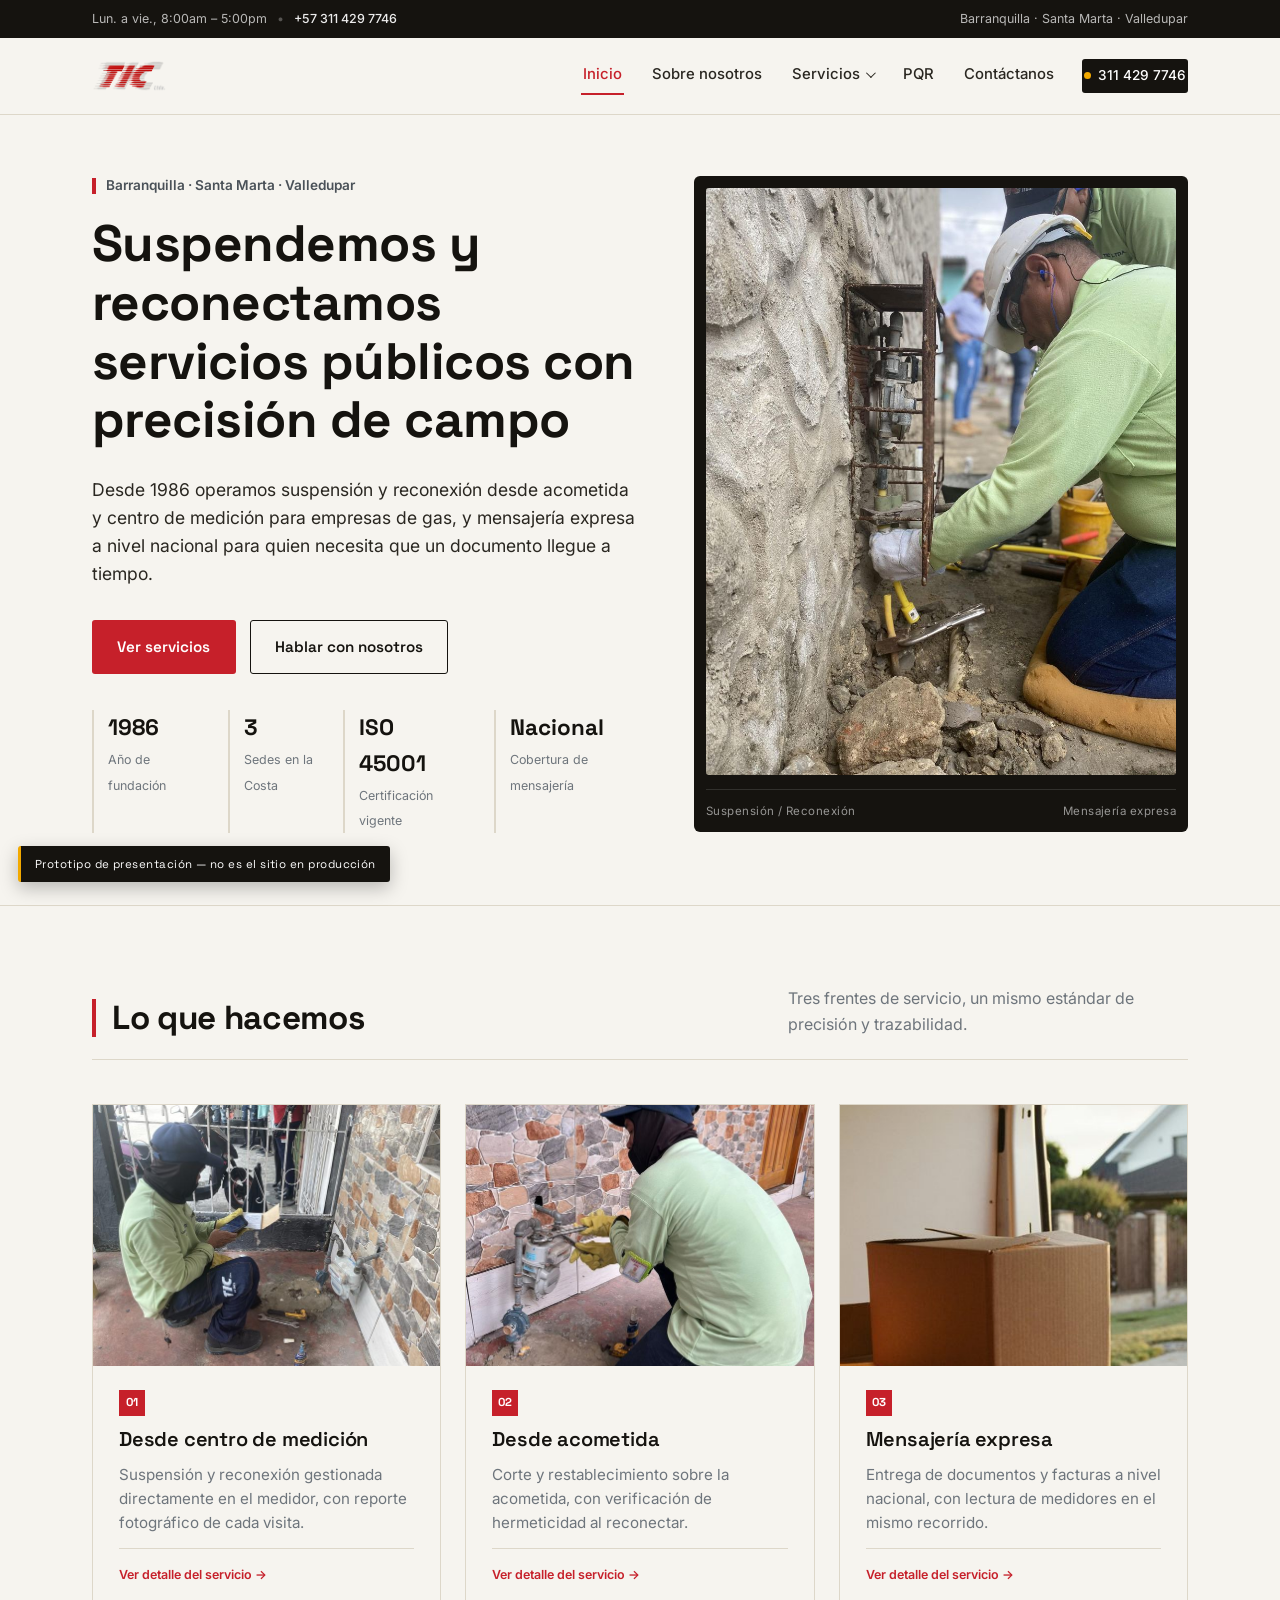
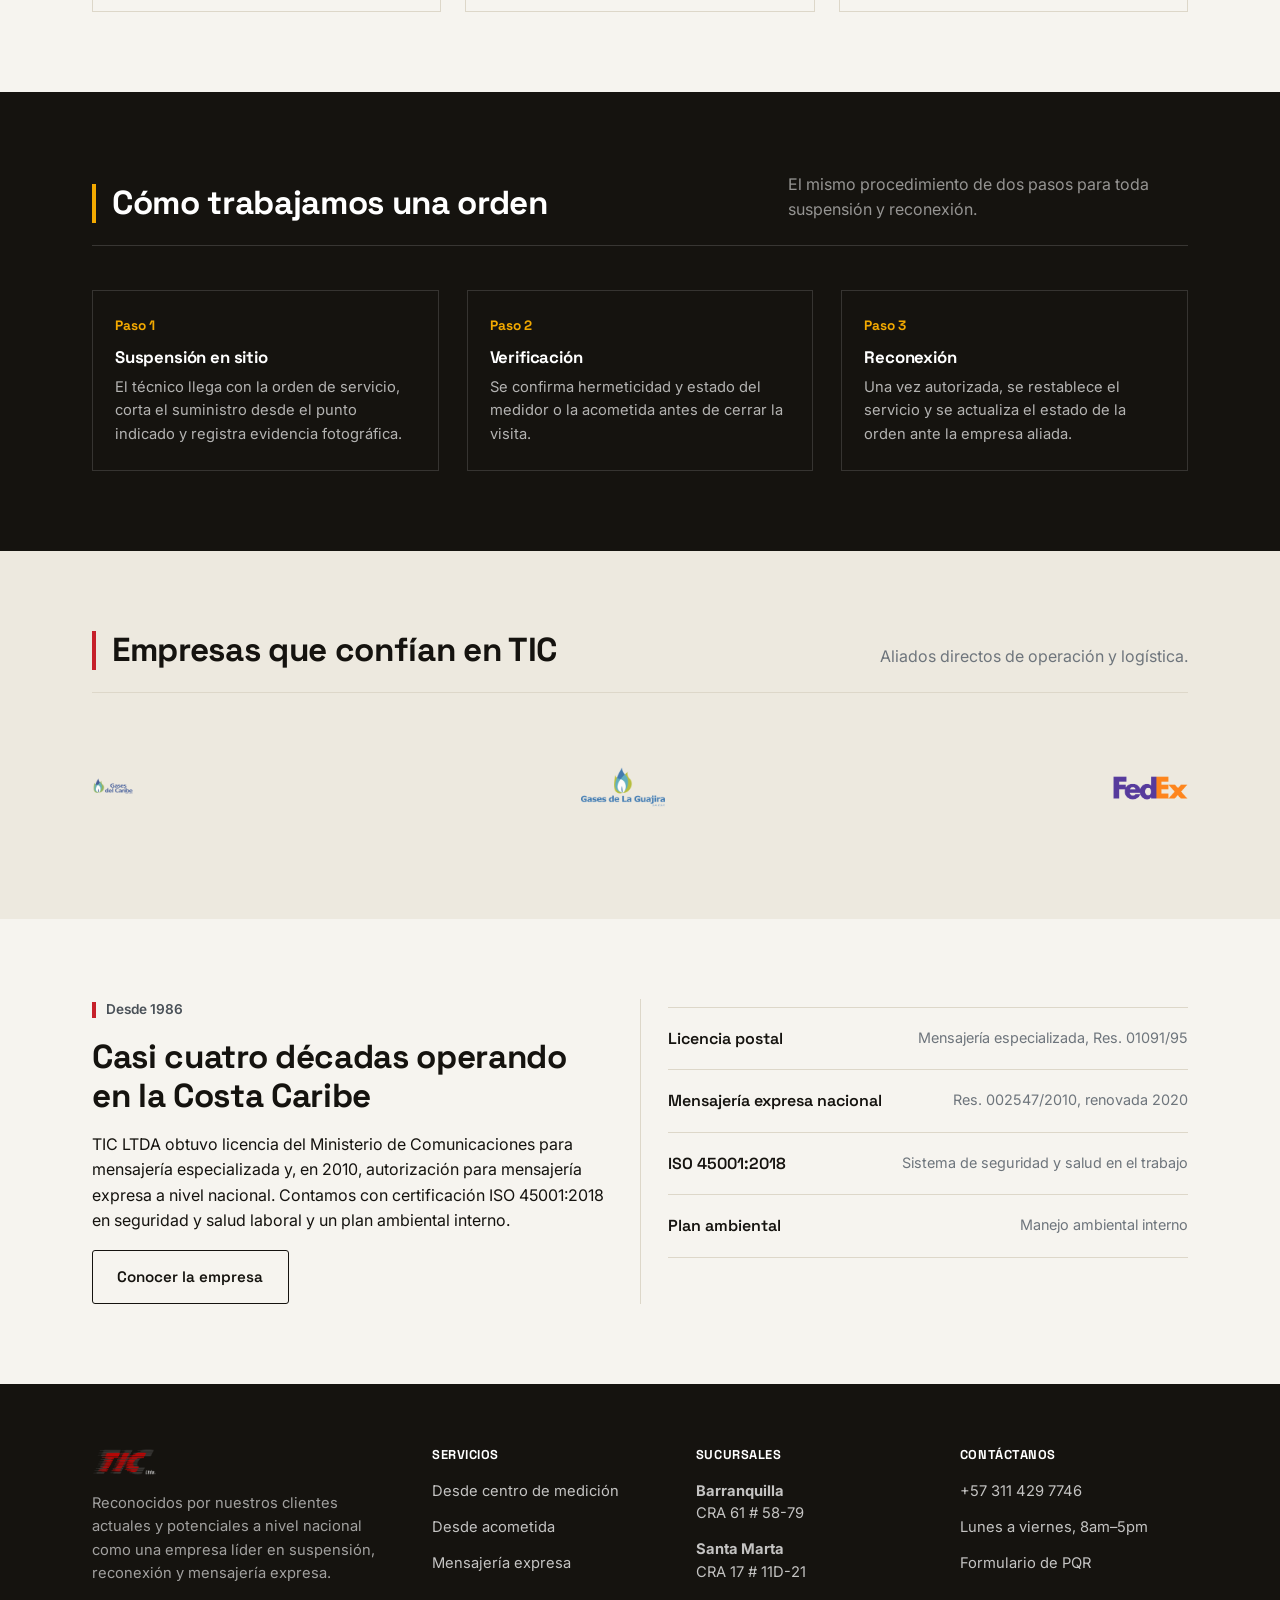
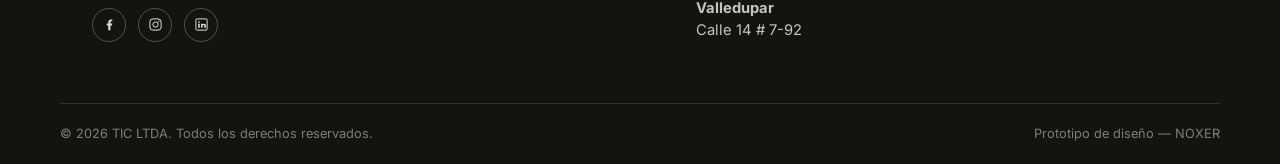
==== index.html @ 9522c87f "Subiendo" ====
<!doctype html>
<html lang="es">
<head>
<meta charset="utf-8">
<meta name="viewport" content="width=device-width, initial-scale=1">
<title>TIC LTDA — Suspensión, reconexión y mensajería expresa</title>
<meta name="description" content="TIC LTDA presta servicios de suspensión y reconexión de servicios públicos y mensajería expresa a nivel nacional desde 1986, con sedes en Barranquilla, Santa Marta y Valledupar.">
<link rel="preconnect" href="https://fonts.googleapis.com">
<link href="https://fonts.googleapis.com/css2?family=Space+Grotesk:wght@500;600;700&family=Inter:wght@400;500;600&display=swap" rel="stylesheet">
<link rel="stylesheet" href="css/styles.css">
</head>
<body>

<div class="topbar">
  <div class="wrap topbar-row">
    <span>Lun. a vie., 8:00am – 5:00pm</span>
    <span class="topbar-sep">•</span>
    <a href="tel:+573114297746">+57 311 429 7746</a>
    <span class="topbar-sep topbar-cities"></span>
    <span class="topbar-cities">Barranquilla · Santa Marta · Valledupar</span>
  </div>
</div>

<div class="proto-flag">Prototipo de presentación — no es el sitio en producción</div>

<header class="site-header">
  <div class="wrap">
    <a href="index.html" class="logo"><img src="img/tic-logo.png" alt="TIC LTDA"></a>
    <nav class="nav">
      <a href="index.html" aria-current="page">Inicio</a>
      <a href="sobre-nosotros.html">Sobre nosotros</a>
      <details class="nav-drop">
        <summary>Servicios</summary>
        <div class="nav-drop-menu">
          <a href="servicios.html">Todos los servicios</a>
          <a href="desde-medicion.html">Desde centro de medición</a>
          <a href="desde-acometida.html">Desde acometida</a>
          <a href="mensajeria-expresa.html">Mensajería expresa</a>
        </div>
      </details>
      <a href="pqr.html">PQR</a>
      <a href="contactanos.html">Contáctanos</a>
      <a class="nav-phone" href="tel:+573114297746"><span class="dot"></span> 311 429 7746</a>
    </nav>
    <button class="nav-toggle" aria-label="Abrir menú" aria-expanded="false">
      <span></span><span></span><span></span>
    </button>
  </div>
</header>

<section class="hero">
  <div class="wrap">
    <div>
      <span class="eyebrow-line">Barranquilla · Santa Marta · Valledupar</span>
      <h1>Suspendemos y reconectamos servicios públicos con precisión de campo</h1>
      <p class="lede">Desde 1986 operamos suspensión y reconexión desde acometida y centro de medición para empresas de gas, y mensajería expresa a nivel nacional para quien necesita que un documento llegue a tiempo.</p>
      <div class="hero-cta">
        <a class="btn btn-primary" href="servicios.html">Ver servicios</a>
        <a class="btn btn-ghost" href="contactanos.html">Hablar con nosotros</a>
      </div>
      <div class="hero-stats">
        <div><strong>1986</strong><span>Año de fundación</span></div>
        <div><strong>3</strong><span>Sedes en la Costa</span></div>
        <div><strong>ISO 45001</strong><span>Certificación vigente</span></div>
        <div><strong>Nacional</strong><span>Cobertura de mensajería</span></div>
      </div>
    </div>

    <div class="hero-art">
      <img src="img/hero.jpg" alt="Técnico de TIC LTDA interviniendo un centro de medición de gas">
      <div class="hero-art-caption">
        <span>Suspensión / Reconexión</span>
        <span>Mensajería expresa</span>
      </div>
    </div>
  </div>
</section>

<section>
  <div class="wrap">
    <div class="section-head">
      <h2>Lo que hacemos</h2>
      <p>Tres frentes de servicio, un mismo estándar de precisión y trazabilidad.</p>
    </div>
    <div class="services-grid">
      <article class="service-card">
        <a href="desde-medicion.html"><img class="service-thumb" src="img/svc-medicion-thumb.jpg" alt="Técnico interviniendo un centro de medición"></a>
        <div class="service-body">
          <span class="num">01</span>
          <h3><a href="desde-medicion.html">Desde centro de medición</a></h3>
          <p>Suspensión y reconexión gestionada directamente en el medidor, con reporte fotográfico de cada visita.</p>
          <a class="tag" href="desde-medicion.html">Ver detalle del servicio →</a>
        </div>
      </article>
      <article class="service-card">
        <a href="desde-acometida.html"><img class="service-thumb" src="img/svc-acometida-thumb.jpg" alt="Técnico interviniendo una acometida de gas"></a>
        <div class="service-body">
          <span class="num">02</span>
          <h3><a href="desde-acometida.html">Desde acometida</a></h3>
          <p>Corte y restablecimiento sobre la acometida, con verificación de hermeticidad al reconectar.</p>
          <a class="tag" href="desde-acometida.html">Ver detalle del servicio →</a>
        </div>
      </article>
      <article class="service-card">
        <a href="mensajeria-expresa.html"><img class="service-thumb" src="img/svc-mensajeria-thumb.jpg" alt="Cajas listas para entrega de mensajería"></a>
        <div class="service-body">
          <span class="num">03</span>
          <h3><a href="mensajeria-expresa.html">Mensajería expresa</a></h3>
          <p>Entrega de documentos y facturas a nivel nacional, con lectura de medidores en el mismo recorrido.</p>
          <a class="tag" href="mensajeria-expresa.html">Ver detalle del servicio →</a>
        </div>
      </article>
    </div>
  </div>
</section>

<section class="on-ink">
  <div class="wrap">
    <div class="section-head">
      <h2>Cómo trabajamos una orden</h2>
      <p>El mismo procedimiento de dos pasos para toda suspensión y reconexión.</p>
    </div>
    <div class="process">
      <div class="process-step">
        <span class="step-index">Paso 1</span>
        <h4>Suspensión en sitio</h4>
        <p>El técnico llega con la orden de servicio, corta el suministro desde el punto indicado y registra evidencia fotográfica.</p>
      </div>
      <div class="process-step">
        <span class="step-index">Paso 2</span>
        <h4>Verificación</h4>
        <p>Se confirma hermeticidad y estado del medidor o la acometida antes de cerrar la visita.</p>
      </div>
      <div class="process-step">
        <span class="step-index">Paso 3</span>
        <h4>Reconexión</h4>
        <p>Una vez autorizada, se restablece el servicio y se actualiza el estado de la orden ante la empresa aliada.</p>
      </div>
    </div>
  </div>
</section>

<section class="on-paper-2">
  <div class="wrap">
    <div class="section-head">
      <h2>Empresas que confían en TIC</h2>
      <p>Aliados directos de operación y logística.</p>
    </div>
    <div class="allies-row">
      <img class="ally-logo" src="img/logo-gas-car.png" alt="Gases del Caribe S.A. E.S.P.">
      <img class="ally-logo" src="img/logo-gas-gua.png" alt="Gases de La Guajira S.A. E.S.P.">
      <img class="ally-logo" src="img/logo-fedex.png" alt="FedEx">
    </div>
  </div>
</section>

<section>
  <div class="wrap split rule">
    <div>
      <span class="eyebrow-line">Desde 1986</span>
      <h2>Casi cuatro décadas operando en la Costa Caribe</h2>
      <p>TIC LTDA obtuvo licencia del Ministerio de Comunicaciones para mensajería especializada y, en 2010, autorización para mensajería expresa a nivel nacional. Contamos con certificación ISO 45001:2018 en seguridad y salud laboral y un plan ambiental interno.</p>
      <a class="btn btn-ghost" href="sobre-nosotros.html">Conocer la empresa</a>
    </div>
    <div class="cert-list">
      <div class="cert-item"><strong>Licencia postal</strong><span>Mensajería especializada, Res. 01091/95</span></div>
      <div class="cert-item"><strong>Mensajería expresa nacional</strong><span>Res. 002547/2010, renovada 2020</span></div>
      <div class="cert-item"><strong>ISO 45001:2018</strong><span>Sistema de seguridad y salud en el trabajo</span></div>
      <div class="cert-item"><strong>Plan ambiental</strong><span>Manejo ambiental interno</span></div>
    </div>
  </div>
</section>

<footer class="site-footer">
  <div class="wrap footer-grid">
    <div>
      <div class="footer-logo"><img src="img/tic-logo.png" alt="TIC LTDA" style="height:28px;width:auto;"></div>
      <p>Reconocidos por nuestros clientes actuales y potenciales a nivel nacional como una empresa líder en suspensión, reconexión y mensajería expresa.</p>
      <div class="social-row">
        <a href="#" aria-label="Facebook"><svg viewBox="0 0 24 24"><path d="M13.5 21v-7.5H16l.5-3h-3V8.3c0-.9.3-1.4 1.6-1.4H16.5V4.2C16.1 4.1 15.1 4 14 4c-2.3 0-3.9 1.4-3.9 4v2.5H7.5v3H10V21h3.5z" fill="currentColor"/></svg></a>
        <a href="#" aria-label="Instagram"><svg viewBox="0 0 24 24"><rect x="3" y="3" width="18" height="18" rx="5" stroke="currentColor" stroke-width="1.6" fill="none"/><circle cx="12" cy="12" r="4.2" stroke="currentColor" stroke-width="1.6" fill="none"/><circle cx="17.3" cy="6.7" r="1.1" fill="currentColor"/></svg></a>
        <a href="#" aria-label="LinkedIn"><svg viewBox="0 0 24 24"><rect x="3" y="3" width="18" height="18" rx="2" stroke="currentColor" stroke-width="1.6" fill="none"/><circle cx="8" cy="8.2" r="1.3" fill="currentColor"/><path d="M6.7 10.8h2.6V17H6.7z" fill="currentColor"/><path d="M11.3 10.8h2.5v.9c.5-.7 1.3-1.1 2.3-1.1 1.9 0 2.9 1.2 2.9 3.3V17h-2.6v-2.7c0-.9-.3-1.5-1.2-1.5-.7 0-1.1.5-1.3.9-.1.2-.1.4-.1.7V17h-2.5v-6.2z" fill="currentColor"/></svg></a>
      </div>
    </div>
    <div>
      <h4>SERVICIOS</h4>
      <ul>
        <li><a href="desde-medicion.html">Desde centro de medición</a></li>
        <li><a href="desde-acometida.html">Desde acometida</a></li>
        <li><a href="mensajeria-expresa.html">Mensajería expresa</a></li>
      </ul>
    </div>
    <div>
      <h4>SUCURSALES</h4>
      <ul>
        <li><strong>Barranquilla</strong><br>CRA 61 # 58-79</li>
        <li><strong>Santa Marta</strong><br>CRA 17 # 11D-21</li>
        <li><strong>Valledupar</strong><br>Calle 14 # 7-92</li>
      </ul>
    </div>
    <div>
      <h4>CONTÁCTANOS</h4>
      <ul>
        <li>+57 311 429 7746</li>
        <li>Lunes a viernes, 8am–5pm</li>
        <li><a href="pqr.html">Formulario de PQR</a></li>
      </ul>
    </div>
  </div>
  <div class="wrap footer-bottom">
    <span>© 2026 TIC LTDA. Todos los derechos reservados.</span>
    <span>Prototipo de diseño — NOXER</span>
  </div>
</footer>

<script src="js/main.js"></script>
</body>
</html>
---- css/styles.css ----
/* ==========================================================================
   TIC LTDA — Prototipo de rediseño
   Sistema: rojo institucional + acero + amarillo de seguridad, sobre papel
   cálido. Tipografía técnica (Space Grotesk) + lectura (Inter).
   ========================================================================== */

:root{
  --ink:        #15130F;
  --ink-soft:   #2A2721;
  --red:        #C6202A;
  --red-dark:   #8E1620;
  --steel:      #4A5158;
  --steel-soft: #6E757C;
  --amber:      #F2A900;
  --paper:      #F6F4EF;
  --paper-2:    #EDE9DF;
  --line:       #DDD7C9;
  --white:      #FFFFFF;

  --font-head: 'Space Grotesk', 'Helvetica Neue', Arial, sans-serif;
  --font-body: 'Inter', 'Helvetica Neue', Arial, sans-serif;

  --maxw: 1160px;
  --header-h: 76px;
  --topbar-h: 38px;
}

*{ box-sizing: border-box; }
html{ scroll-behavior: smooth; }
body{
  margin:0;
  background: var(--paper);
  color: var(--ink);
  font-family: var(--font-body);
  font-size: 16px;
  line-height: 1.6;
  -webkit-font-smoothing: antialiased;
}

img{ max-width:100%; display:block; }
a{ color: inherit; text-decoration: none; }
ul{ margin:0; padding:0; list-style:none; }

.wrap{
  max-width: var(--maxw);
  margin: 0 auto;
  padding: 0 32px;
}

h1,h2,h3,h4{
  font-family: var(--font-head);
  font-weight: 700;
  line-height: 1.15;
  margin: 0 0 .5em;
  letter-spacing: -0.01em;
}

h1{ font-size: clamp(2.1rem, 4vw, 3.2rem); }
h2{ font-size: clamp(1.6rem, 2.6vw, 2.2rem); }
h3{ font-size: 1.25rem; font-weight:600; }

p{ margin: 0 0 1em; max-width: 62ch; }
.lede{ font-size: 1.1rem; color: var(--ink-soft); }

:focus-visible{
  outline: 2px solid var(--red);
  outline-offset: 3px;
}

@media (prefers-reduced-motion: reduce){
  html{ scroll-behavior:auto; }
  *{ animation-duration: 0.001ms !important; transition-duration: 0.001ms !important; }
}

/* ---------- Botones ---------- */
.btn{
  display:inline-flex;
  align-items:center;
  gap:.5em;
  padding: .9em 1.6em;
  font-family: var(--font-head);
  font-weight: 600;
  font-size: .95rem;
  border: 1.5px solid transparent;
  border-radius: 3px;
  cursor: pointer;
  transition: background-color .15s ease, color .15s ease, border-color .15s ease;
}
.btn-primary{
  background: var(--red);
  color: var(--white);
}
.btn-primary:hover{ background: var(--red-dark); }
.btn-ghost{
  background: transparent;
  border-color: var(--ink);
  color: var(--ink);
}
.btn-ghost:hover{ background: var(--ink); color: var(--white); }
.btn-on-dark{
  border-color: rgba(255,255,255,.35);
  color: var(--white);
}
.btn-on-dark:hover{ background: rgba(255,255,255,.1); border-color:#fff; }

/* ---------- Barra superior ---------- */
.topbar{
  background: var(--ink);
  color: rgba(255,255,255,.7);
  font-size: .78rem;
}
.topbar-row{
  display:flex;
  align-items:center;
  gap: 10px;
  height: var(--topbar-h);
  flex-wrap: wrap;
}
.topbar a{ color: rgba(255,255,255,.92); font-weight:500; }
.topbar a:hover{ color: var(--amber); }
.topbar-sep{ color: rgba(255,255,255,.28); }
.topbar-cities{ margin-left:auto; }

/* ---------- Header ---------- */
.site-header{
  position: sticky;
  top: 0;
  z-index: 50;
  background: var(--paper);
  border-bottom: 1px solid var(--line);
}
.site-header .wrap{
  display:flex;
  align-items:center;
  justify-content:space-between;
  height: var(--header-h);
}
.logo{
  display:flex;
  align-items:center;
  gap:.15em;
  font-family: var(--font-head);
  font-weight: 700;
  font-size: 1.5rem;
  color: var(--ink);
}
.logo span{ color: var(--red); }
.logo img{ height: 32px; width: auto; display:block; }

.nav{ display:flex; align-items:center; gap: 26px; }
.nav a{
  font-size: .93rem;
  font-weight: 500;
  color: var(--ink-soft);
  padding: 6px 2px;
  border-bottom: 2px solid transparent;
  transition: color .15s, border-color .15s;
}
.nav a:hover, .nav a[aria-current="page"]{
  color: var(--red);
  border-color: var(--red);
}

/* Dropdown "Servicios" */
.nav-drop{ position:relative; }
.nav-drop summary{
  display:flex;
  align-items:center;
  gap: 5px;
  font-size: .93rem;
  font-weight: 500;
  color: var(--ink-soft);
  padding: 6px 2px;
  border-bottom: 2px solid transparent;
  cursor:pointer;
  list-style:none;
  transition: color .15s, border-color .15s;
}
.nav-drop summary::-webkit-details-marker{ display:none; }
.nav-drop summary::after{
  content:"";
  width:6px; height:6px;
  border-right: 1.5px solid currentColor;
  border-bottom: 1.5px solid currentColor;
  transform: rotate(45deg) translateY(-2px);
  margin-left:1px;
}
.nav-drop summary:hover, .nav-drop summary.current{
  color: var(--red);
  border-color: var(--red);
}
.nav-drop[open] summary::after{ transform: rotate(-135deg) translateY(2px); }
.nav-drop-menu{
  position:absolute;
  top: calc(100% + 14px);
  left: -18px;
  min-width: 240px;
  background: var(--white);
  border: 1px solid var(--line);
  box-shadow: 0 16px 32px rgba(21,19,15,.1);
  padding: 8px 0;
  z-index: 60;
}
.nav-drop-menu a{
  display:block;
  padding: 10px 18px;
  font-size: .9rem;
  border-bottom: none;
  color: var(--ink-soft);
}
.nav-drop-menu a:hover{ background: var(--paper-2); color: var(--red); }

.nav-phone{
  display:flex;
  align-items:center;
  gap:.5em;
  padding: 8px 14px;
  background: var(--ink);
  color: var(--white) !important;
  border-radius: 3px;
  font-weight:600;
  font-size:.85rem !important;
  border:none !important;
}
.nav-phone .dot{
  width:7px; height:7px; border-radius:50%;
  background: var(--amber);
  flex:none;
}

.nav-toggle{
  display:none;
  background:none;
  border:1px solid var(--line);
  border-radius:3px;
  width:42px; height:42px;
  cursor:pointer;
  flex:none;
}
.nav-toggle span{
  display:block;
  width:20px; height:2px;
  background: var(--ink);
  margin: 4px auto;
}

/* ---------- Hero ---------- */
.hero{
  padding: 60px 0 72px;
  border-bottom: 1px solid var(--line);
}
.hero .wrap{
  display:grid;
  grid-template-columns: 1.05fr .95fr;
  gap: 56px;
  align-items:center;
}
.eyebrow-line{
  display:flex;
  align-items:center;
  gap:.7em;
  color: var(--steel);
  font-size:.85rem;
  font-weight:600;
  margin-bottom: 18px;
}
.eyebrow-line::before{
  content:"";
  width: 4px; height: 16px;
  background: var(--red);
  flex:none;
}
.hero-stats{
  display:grid;
  grid-template-columns: repeat(4, auto);
  gap: 28px;
  margin-top: 36px;
}
.hero-stats div{
  border-left: 2px solid var(--line);
  padding-left: 14px;
}
.hero-stats strong{
  display:block;
  font-family: var(--font-head);
  font-size: 1.4rem;
  color: var(--ink);
}
.hero-stats span{
  font-size:.78rem;
  color: var(--steel-soft);
}
.hero-cta{ display:flex; gap:14px; margin-top: 32px; flex-wrap:wrap; }

.hero-art{
  background: var(--ink);
  border-radius: 6px;
  padding: 12px;
  position: relative;
  overflow:hidden;
}
.hero-art img{
  width:100%;
  aspect-ratio: 4 / 5;
  object-fit: cover;
  object-position: 62% 25%;
  display:block;
  border-radius: 3px;
}
.hero-art-caption{
  display:flex;
  justify-content:space-between;
  color: rgba(255,255,255,.55);
  font-size:.72rem;
  letter-spacing:.04em;
  margin-top: 14px;
  border-top: 1px solid rgba(255,255,255,.12);
  padding-top: 12px;
}

/* ---------- Secciones genéricas ---------- */
section{ padding: 80px 0; }
.section-head{
  display:flex;
  justify-content:space-between;
  align-items:flex-end;
  gap: 24px;
  margin-bottom: 44px;
  padding-bottom: 22px;
  border-bottom: 1px solid var(--line);
}
.section-head h2{
  margin:0;
  padding-left: 16px;
  border-left: 4px solid var(--red);
}
.section-head p{ margin:0; color: var(--steel-soft); max-width: 40ch; }

.on-paper-2{ background: var(--paper-2); }
.on-ink{ background: var(--ink); color: var(--white); }
.on-ink h2, .on-ink h3{ color: var(--white); }
.on-ink p{ color: rgba(255,255,255,.72); }
.on-ink .section-head{ border-color: rgba(255,255,255,.15); }
.on-ink .section-head p{ color: rgba(255,255,255,.55); }
.on-ink .section-head h2{ border-color: var(--amber); }

/* ---------- Servicios (grid con tarjetas separadas) ---------- */
.services-grid{
  display:grid;
  grid-template-columns: repeat(3, 1fr);
  gap: 24px;
}
.service-card{
  background: var(--paper);
  border: 1px solid var(--line);
  display:flex;
  flex-direction:column;
}
.service-thumb{
  width:100%;
  aspect-ratio: 4 / 3;
  object-fit: cover;
  display:block;
}
.service-body{
  padding: 24px 26px 26px;
  display:flex;
  flex-direction:column;
  gap: 12px;
  flex:1;
}
.service-card .num{
  display:inline-flex;
  align-items:center;
  justify-content:center;
  width: 26px; height: 26px;
  background: var(--red);
  color: var(--white);
  font-family: var(--font-head);
  font-size:.72rem;
  font-weight:700;
}
.service-card h3{ margin:0; }
.service-card h3 a{ color: inherit; }
.service-card h3 a:hover{ color: var(--red); }
.service-card p{ color: var(--steel-soft); font-size:.95rem; margin:0; }
.service-card > a{ display:block; }
.service-card .tag{
  margin-top:auto;
  font-size:.78rem;
  font-weight:600;
  color: var(--red);
  padding-top: 16px;
  border-top: 1px solid var(--line);
}
.service-card .tag:hover{ color: var(--red-dark); }

/* ---------- Proceso (secuencia legítima: suspensión → reconexión) ---------- */
.process{
  display:grid;
  grid-template-columns: repeat(3, 1fr);
  gap: 28px;
  margin-top: 10px;
}
.process-step{
  position:relative;
  padding: 24px 22px;
  border: 1px solid rgba(255,255,255,.14);
}
.process-step .step-index{
  font-family: var(--font-head);
  color: var(--amber);
  font-size: .85rem;
  font-weight:700;
  display:block;
  margin-bottom: 12px;
}
.process-step h4{
  font-family: var(--font-head);
  font-size: 1.05rem;
  margin: 0 0 8px;
}
.process-step p{ color: rgba(255,255,255,.68); font-size: .92rem; margin:0; }

/* ---------- Aliados ---------- */
.allies-row{
  display:flex;
  align-items:center;
  justify-content: space-between;
  gap: 40px;
  flex-wrap: wrap;
  padding: 30px 0;
}
.allies-row .ally-logo{
  height: 42px;
  width: auto;
  opacity: .9;
}

/* ---------- Tarjetas genéricas ---------- */
.card{
  border: 1px solid var(--line);
  background: var(--white);
  padding: 32px;
}

/* ---------- Tarjetas de foto (servicios) ---------- */
.media-card{
  border: 1px solid var(--line);
  overflow: hidden;
}
.media-card img{
  width: 100%;
  aspect-ratio: 10 / 7;
  object-fit: cover;
  display: block;
}

/* ---------- Grid dos columnas ---------- */
.split{
  display:grid;
  grid-template-columns: 1fr 1fr;
  gap: 56px;
}
.split.rule{ position:relative; }
.split.rule::before{
  content:"";
  position:absolute;
  left:50%; top:0; bottom:0;
  width:1px;
  background: var(--line);
}

/* ---------- Certificaciones ---------- */
.cert-list{ display:flex; flex-direction:column; gap:0; margin-top: 8px; }
.cert-item{
  display:flex;
  justify-content:space-between;
  gap: 20px;
  padding: 18px 0;
  border-top: 1px solid var(--line);
}
.cert-item:last-child{ border-bottom: 1px solid var(--line); }
.cert-item strong{ font-family: var(--font-head); font-weight:600; }
.cert-item span{ color: var(--steel-soft); font-size:.9rem; text-align:right; max-width: 34ch; }

/* ---------- Sucursales ---------- */
.branches{
  display:grid;
  grid-template-columns: repeat(3, 1fr);
  gap: 24px;
}
.branch-card{
  border: 1px solid var(--line);
  background: var(--white);
}
.branch-map{
  height: 150px;
  overflow: hidden;
  border-bottom: 1px solid var(--line);
}
.branch-map img{
  width:100%;
  height:100%;
  object-fit: cover;
  display:block;
}
.branch-body{ padding: 24px 26px; }
.branch-body h3{ margin-bottom: 4px; }
.branch-body .muted{ color: var(--steel-soft); font-size:.9rem; }
.branch-body .row{ margin-top: 14px; font-size:.9rem; }
.branch-body .row strong{ display:block; font-size:.75rem; color: var(--steel); margin-bottom:2px; }

/* ---------- Formulario PQR ---------- */
.form-grid{
  display:grid;
  grid-template-columns: 1fr 1fr;
  gap: 24px 26px;
}
.field{ display:flex; flex-direction:column; gap:8px; }
.field.full{ grid-column: 1 / -1; }
.field label{
  font-size:.85rem;
  font-weight:600;
  color: var(--ink);
}
.field .req{ color: var(--red); }
.field input, .field select, .field textarea{
  font-family: var(--font-body);
  font-size: .95rem;
  padding: 13px 14px;
  border: 1px solid var(--line);
  background: var(--white);
  border-radius: 3px;
  color: var(--ink);
}
.field input:focus, .field select:focus, .field textarea:focus{
  border-color: var(--red);
  outline: none;
}
.field textarea{ resize: vertical; min-height: 130px; }
.form-note{
  margin-top: 26px;
  font-size:.85rem;
  color: var(--steel-soft);
}

/* ---------- Footer ---------- */
.site-footer{
  background: var(--ink);
  color: rgba(255,255,255,.75);
  padding: 64px 0 0;
}
.footer-grid{
  display:grid;
  grid-template-columns: 1.2fr .9fr .9fr .9fr;
  gap: 36px;
  padding-bottom: 48px;
  border-bottom: 1px solid rgba(255,255,255,.12);
}
.footer-grid h4{
  color: var(--white);
  font-size: .8rem;
  letter-spacing:.04em;
  margin-bottom: 18px;
}
.footer-grid p{ color: rgba(255,255,255,.6); font-size:.92rem; }
.footer-grid ul li{ margin-bottom: 14px; font-size:.92rem; line-height:1.5; }
.footer-grid a:hover{ color: var(--amber); }
.footer-logo{ margin-bottom: 16px; }
.social-row{ display:flex; gap: 12px; margin-top: 22px; }
.social-row a{
  width: 34px; height:34px;
  border: 1px solid rgba(255,255,255,.25);
  border-radius: 50%;
  display:flex; align-items:center; justify-content:center;
  color: rgba(255,255,255,.85);
}
.social-row a svg{ width:15px; height:15px; }
.social-row a:hover{ border-color: var(--amber); color: var(--amber); }
.footer-bottom{
  display:flex;
  justify-content:space-between;
  padding: 20px 0;
  font-size: .8rem;
  color: rgba(255,255,255,.45);
  flex-wrap:wrap;
  gap:10px;
}

/* ---------- Banner de sub-página ---------- */
.page-banner{
  padding: 44px 0;
  border-bottom: 1px solid var(--line);
  background: var(--paper-2);
}
.page-banner .kicker{
  color: var(--red);
  font-size:.85rem;
  font-weight:700;
  margin-bottom: 8px;
  display:block;
  letter-spacing:.02em;
}
.page-banner h1{ margin:0; font-size: clamp(1.8rem, 3vw, 2.4rem); }
.page-banner p{ margin-top:14px; color: var(--steel-soft); }

/* ---------- Documentos / políticas ---------- */
.doc-grid{
  display:grid;
  grid-template-columns: repeat(3, 1fr);
  gap: 20px;
}
.doc-card{
  border: 1px solid var(--line);
  background: var(--white);
  padding: 22px;
  display:flex;
  gap: 14px;
  align-items:flex-start;
}
.doc-card svg{ flex:none; width:28px; height:28px; }
.doc-card h4{ margin:0 0 4px; font-size:.98rem; }
.doc-card span{ font-size:.8rem; color: var(--steel-soft); }

/* ---------- Prototipo — nota flotante para la presentación ---------- */
.proto-flag{
  position: fixed;
  left: 18px;
  bottom: 18px;
  z-index: 70;
  background: var(--ink);
  color: #fff;
  font-family: var(--font-head);
  font-size: .72rem;
  letter-spacing: .04em;
  padding: 9px 14px;
  border-radius: 3px;
  border-left: 3px solid var(--amber);
  box-shadow: 0 6px 18px rgba(0,0,0,.25);
}

/* ---------- Responsive ---------- */
@media (max-width: 920px){
  .topbar-cities{ display:none; }

  .nav{
    position: fixed;
    top: var(--dyn-top, 114px);
    left:0; right:0; bottom:0;
    background: var(--paper);
    border-bottom: 1px solid var(--line);
    flex-direction: column;
    align-items: stretch;
    padding: 22px 32px 32px;
    gap: 6px;
    overflow-y: auto;
    transform: translateY(-8px);
    opacity: 0;
    pointer-events: none;
    transition: opacity .15s ease, transform .15s ease;
  }
  .nav.open{ opacity:1; transform: translateY(0); pointer-events:auto; }
  .nav-toggle{ display:block; }
  .nav a{ padding: 12px 0; border-bottom: 1px solid var(--line); }
  .nav a.nav-phone{ border-bottom:none; }
  .nav a[aria-current="page"]{ border-bottom-color: var(--line); }
  .nav-drop{ border-bottom: 1px solid var(--line); }
  .nav-drop summary{ padding: 12px 0; }
  .nav-drop-menu{
    position:static;
    border:none;
    box-shadow:none;
    padding: 0 0 10px 14px;
  }
  .nav-drop-menu a{ padding: 8px 0; border-bottom:none; }
  .nav-phone{ margin: 10px 0 4px; justify-content:center; }

  .hero{ padding: 40px 0 52px; }
  .hero .wrap{ grid-template-columns: 1fr; gap: 34px; }
  .hero-art img{ aspect-ratio: 16 / 11; object-position: 58% 30%; }
  .hero-stats{ grid-template-columns: repeat(2, 1fr); gap: 22px 20px; }

  section{ padding: 56px 0; }
  .section-head{ flex-direction:column; align-items:flex-start; gap:10px; }

  .services-grid{ grid-template-columns: 1fr; }
  .process{ grid-template-columns: 1fr; gap: 16px; }
  .split, .split.rule{ grid-template-columns: 1fr; gap: 36px; }
  .split.rule::before{ display:none; }
  .branches{ grid-template-columns: 1fr; gap: 20px; }
  .form-grid{ grid-template-columns: 1fr; }
  .doc-grid{ grid-template-columns: 1fr 1fr; gap: 14px; }
  .footer-grid{ grid-template-columns: 1fr; gap: 36px; }
  .allies-row{ justify-content: center; gap: 32px 40px; }
}

@media (max-width: 560px){
  .wrap{ padding: 0 20px; }
  .hero-stats{ grid-template-columns: repeat(2, 1fr); }
  .doc-grid{ grid-template-columns: 1fr; }
  .footer-bottom{ flex-direction:column; gap:6px; }
}
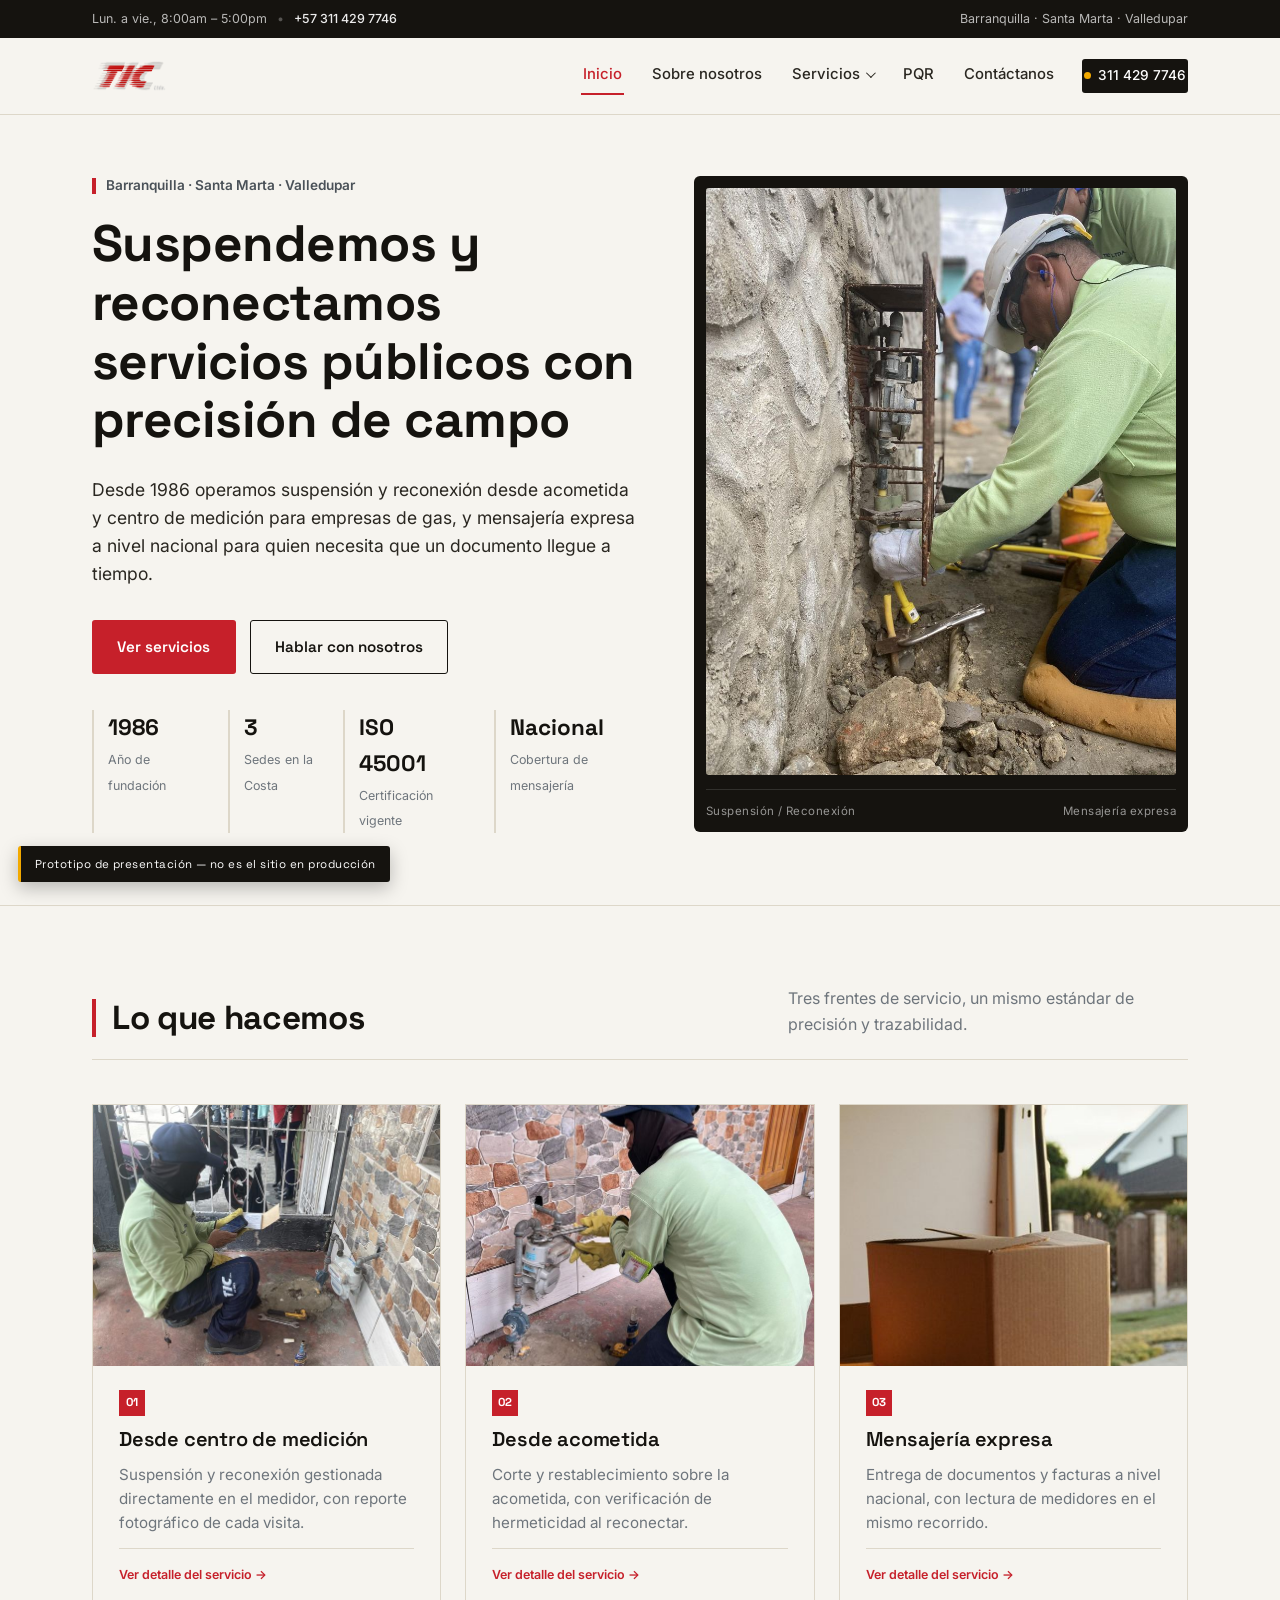
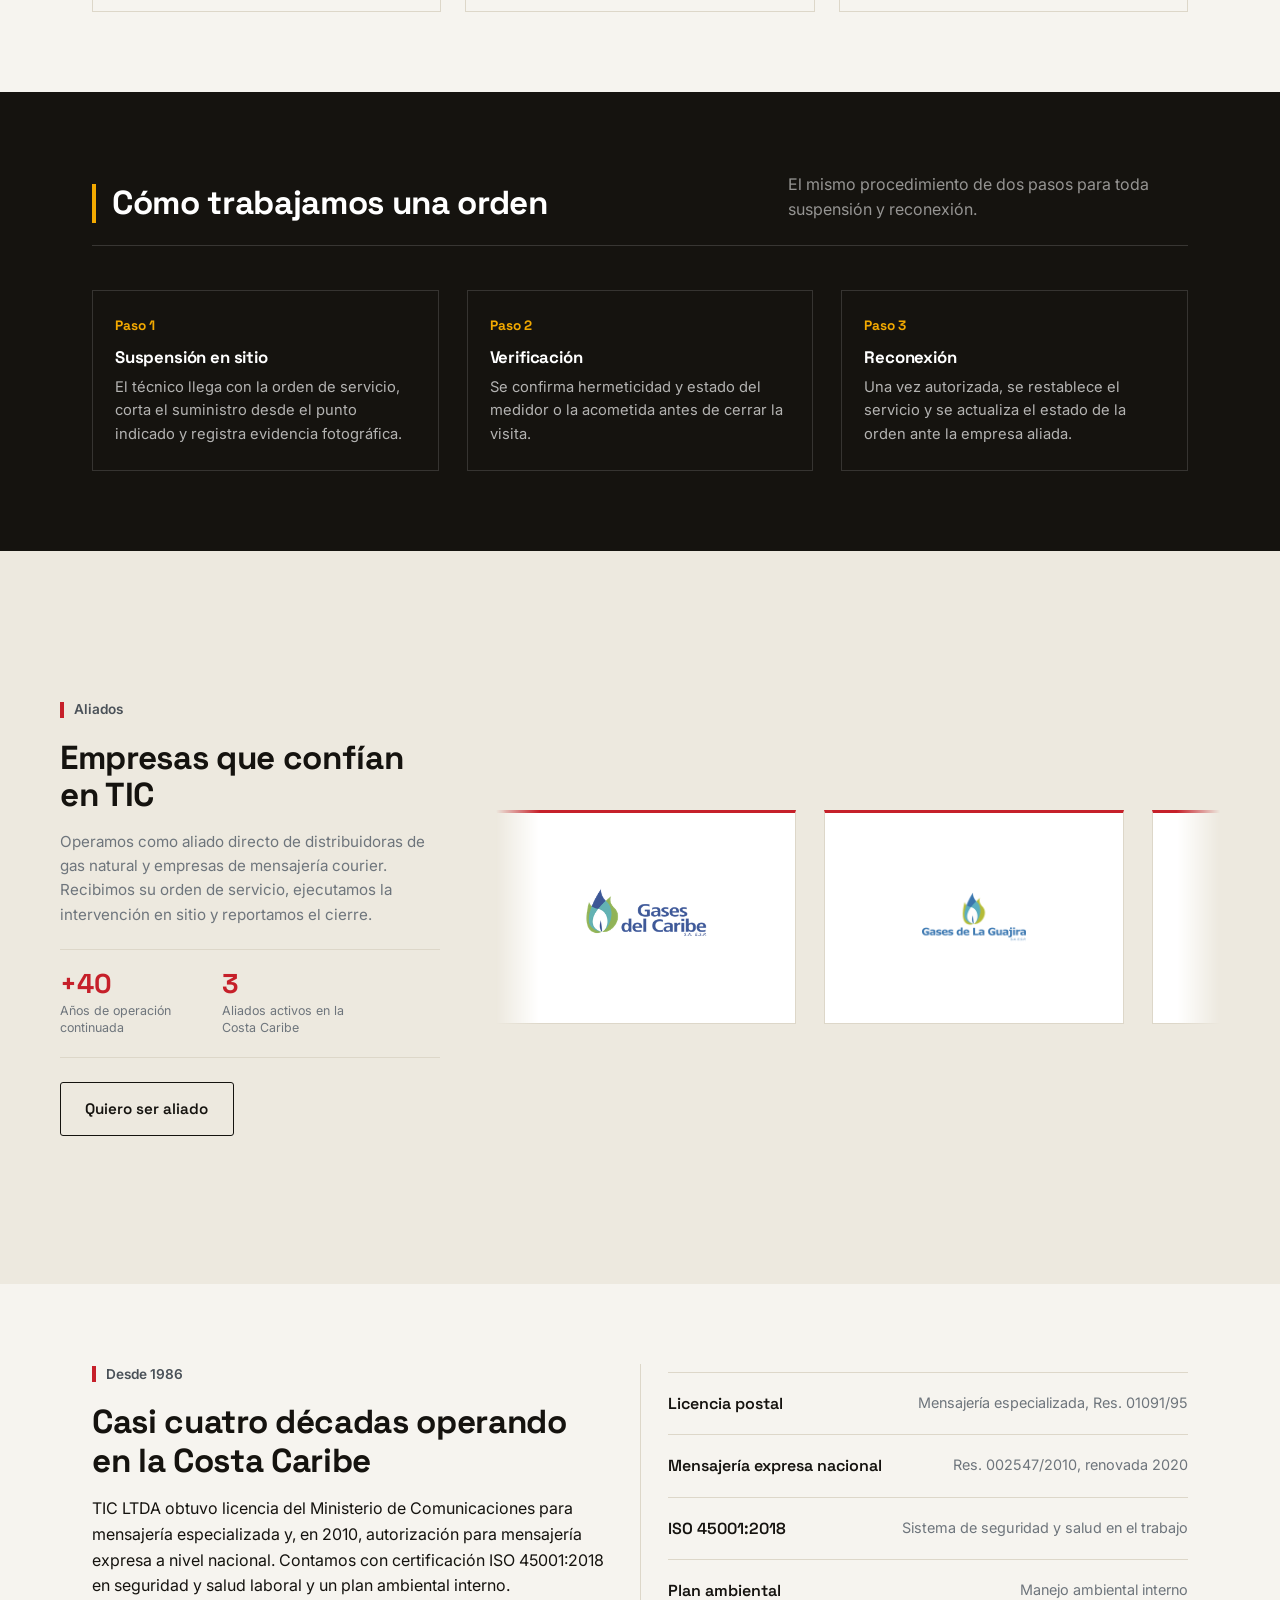
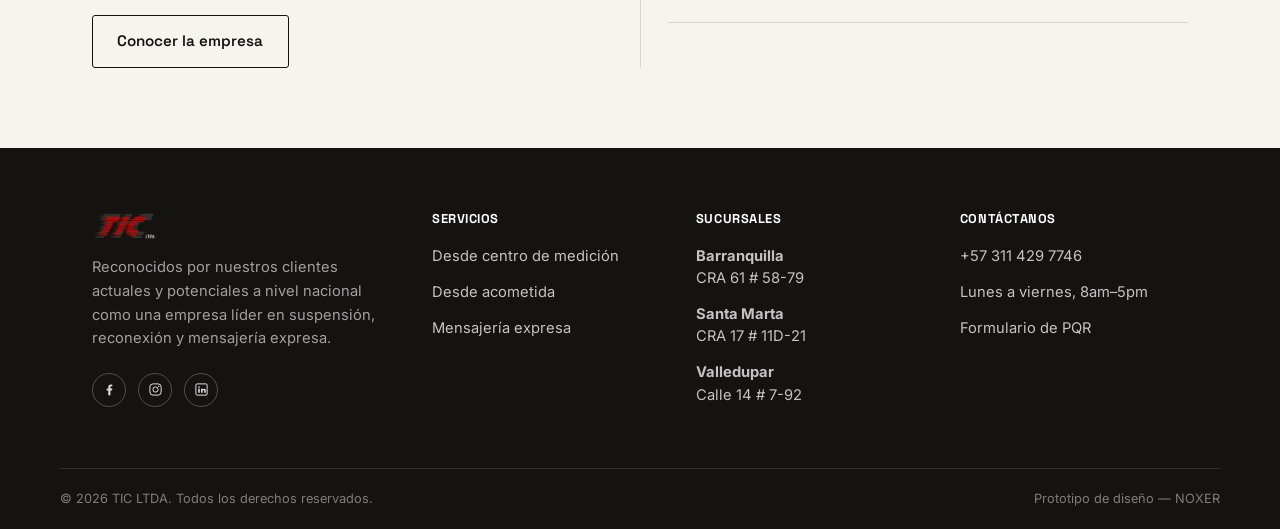
==== commit c91ba16c: "Correcciones" ====
--- a/index.html
+++ b/index.html
@@ -141,15 +141,29 @@
 </section>
 
 <section class="on-paper-2">
-  <div class="wrap">
-    <div class="section-head">
+  <div class="wrap allies-grid">
+    <div class="allies-info">
+      <span class="eyebrow-line">Aliados</span>
       <h2>Empresas que confían en TIC</h2>
-      <p>Aliados directos de operación y logística.</p>
-    </div>
-    <div class="allies-row">
-      <img class="ally-logo" src="img/logo-gas-car.png" alt="Gases del Caribe S.A. E.S.P.">
-      <img class="ally-logo" src="img/logo-gas-gua.png" alt="Gases de La Guajira S.A. E.S.P.">
-      <img class="ally-logo" src="img/logo-fedex.png" alt="FedEx">
+      <p>Operamos como aliado directo de distribuidoras de gas natural y empresas de mensajería courier. Recibimos su orden de servicio, ejecutamos la intervención en sitio y reportamos el cierre.</p>
+      <div class="allies-stats">
+        <div class="ally-stat"><strong>+40</strong><span>Años de operación continuada</span></div>
+        <div class="ally-stat"><strong>3</strong><span>Aliados activos en la Costa Caribe</span></div>
+      </div>
+      <a class="btn btn-ghost" href="contactanos.html">Quiero ser aliado</a>
+    </div>
+
+    <div class="allies-viewport">
+      <ul class="allies-track">
+        <li class="ally-card"><img class="ally-logo ally-logo--car" src="img/logo-gas-car.png" alt="Gases del Caribe S.A. E.S.P."></li>
+        <li class="ally-card"><img class="ally-logo ally-logo--gua" src="img/logo-gas-gua.png" alt="Gases de La Guajira S.A. E.S.P."></li>
+        <li class="ally-card"><img class="ally-logo ally-logo--fed" src="img/logo-fedex.png" alt="FedEx"></li>
+      </ul>
+      <ul class="allies-track" aria-hidden="true">
+        <li class="ally-card"><img class="ally-logo ally-logo--gua" src="img/logo-gas-gua.png" alt=""></li>
+        <li class="ally-card"><img class="ally-logo ally-logo--fed" src="img/logo-fedex.png" alt=""></li>
+        <li class="ally-card"><img class="ally-logo ally-logo--car" src="img/logo-gas-car.png" alt=""></li>
+      </ul>
     </div>
   </div>
 </section>
--- a/css/styles.css
+++ b/css/styles.css
@@ -423,18 +423,99 @@
 .process-step p{ color: rgba(255,255,255,.68); font-size: .92rem; margin:0; }
 
 /* ---------- Aliados ---------- */
-.allies-row{
-  display:flex;
-  align-items:center;
-  justify-content: space-between;
-  gap: 40px;
-  flex-wrap: wrap;
-  padding: 30px 0;
-}
-.allies-row .ally-logo{
-  height: 42px;
+.allies-grid{
+  display:grid;
+  grid-template-columns: minmax(0, 380px) minmax(0, 1fr);
+  align-items:center;
+  gap: 56px;
+  padding: 68px 0;
+}
+.allies-info h2{
+  margin: 14px 0 16px;
+  font-size: clamp(1.5rem, 2.6vw, 2.1rem);
+  line-height: 1.12;
+  border:0;
+  padding:0;
+}
+.allies-info > p{
+  margin: 0 0 22px;
+  color: var(--steel-soft);
+  font-size: .95rem;
+}
+.allies-stats{
+  display:flex;
+  gap: 34px;
+  padding: 20px 0;
+  margin-bottom: 24px;
+  border-top: 1px solid var(--line);
+  border-bottom: 1px solid var(--line);
+}
+.ally-stat strong{
+  display:block;
+  font-family: var(--font-head);
+  font-size: 1.7rem;
+  font-weight: 700;
+  color: var(--red);
+  line-height: 1;
+  margin-bottom: 6px;
+}
+.ally-stat span{
+  display:block;
+  font-size: .78rem;
+  line-height: 1.35;
+  color: var(--steel-soft);
+  max-width: 16ch;
+}
+
+.allies-viewport{
+  --allies-speed: 26s;
+  display:flex;
+  align-items:stretch;
+  gap: 28px;
+  overflow: hidden;
+  -webkit-mask-image: linear-gradient(90deg, transparent, #000 6%, #000 94%, transparent);
+  mask-image: linear-gradient(90deg, transparent, #000 6%, #000 94%, transparent);
+}
+.allies-track{
+  display:flex;
+  align-items:stretch;
+  gap: 28px;
+  margin:0;
+  padding:0;
+  list-style:none;
+  flex: 0 0 auto;
+  animation: allies-scroll var(--allies-speed) linear infinite;
+}
+.allies-viewport:hover .allies-track{ animation-play-state: paused; }
+
+@media (prefers-reduced-motion: reduce){
+  .allies-track{ animation-duration: var(--allies-speed) !important; }
+}
+
+.ally-card{
+  display:flex;
+  align-items:center;
+  justify-content:center;
+  width: 300px;
+  flex: 0 0 auto;
+  padding: 40px 44px;
+  background: var(--white);
+  border: 1px solid var(--line);
+  border-top: 3px solid var(--red);
+}
+.ally-card .ally-logo{
   width: auto;
-  opacity: .9;
+  max-width: 100%;
+  object-fit: contain;
+  opacity: .95;
+}
+.ally-logo--car{ height: 130px; }
+.ally-logo--gua{ height: 52px; }
+.ally-logo--fed{ height: 88px; }
+
+@keyframes allies-scroll{
+  from{ transform: translate3d(0, 0, 0); }
+  to  { transform: translate3d(calc(-100% - 28px), 0, 0); }
 }
 
 /* ---------- Tarjetas genéricas ---------- */
@@ -692,7 +773,9 @@
   .form-grid{ grid-template-columns: 1fr; }
   .doc-grid{ grid-template-columns: 1fr 1fr; gap: 14px; }
   .footer-grid{ grid-template-columns: 1fr; gap: 36px; }
-  .allies-row{ justify-content: center; gap: 32px 40px; }
+  .allies-grid{ grid-template-columns: 1fr; gap: 34px; padding: 48px 0; }
+  .allies-info .btn{ width: 100%; }
+  .allies-stats{ gap: 24px; }
 }
 
 @media (max-width: 560px){
